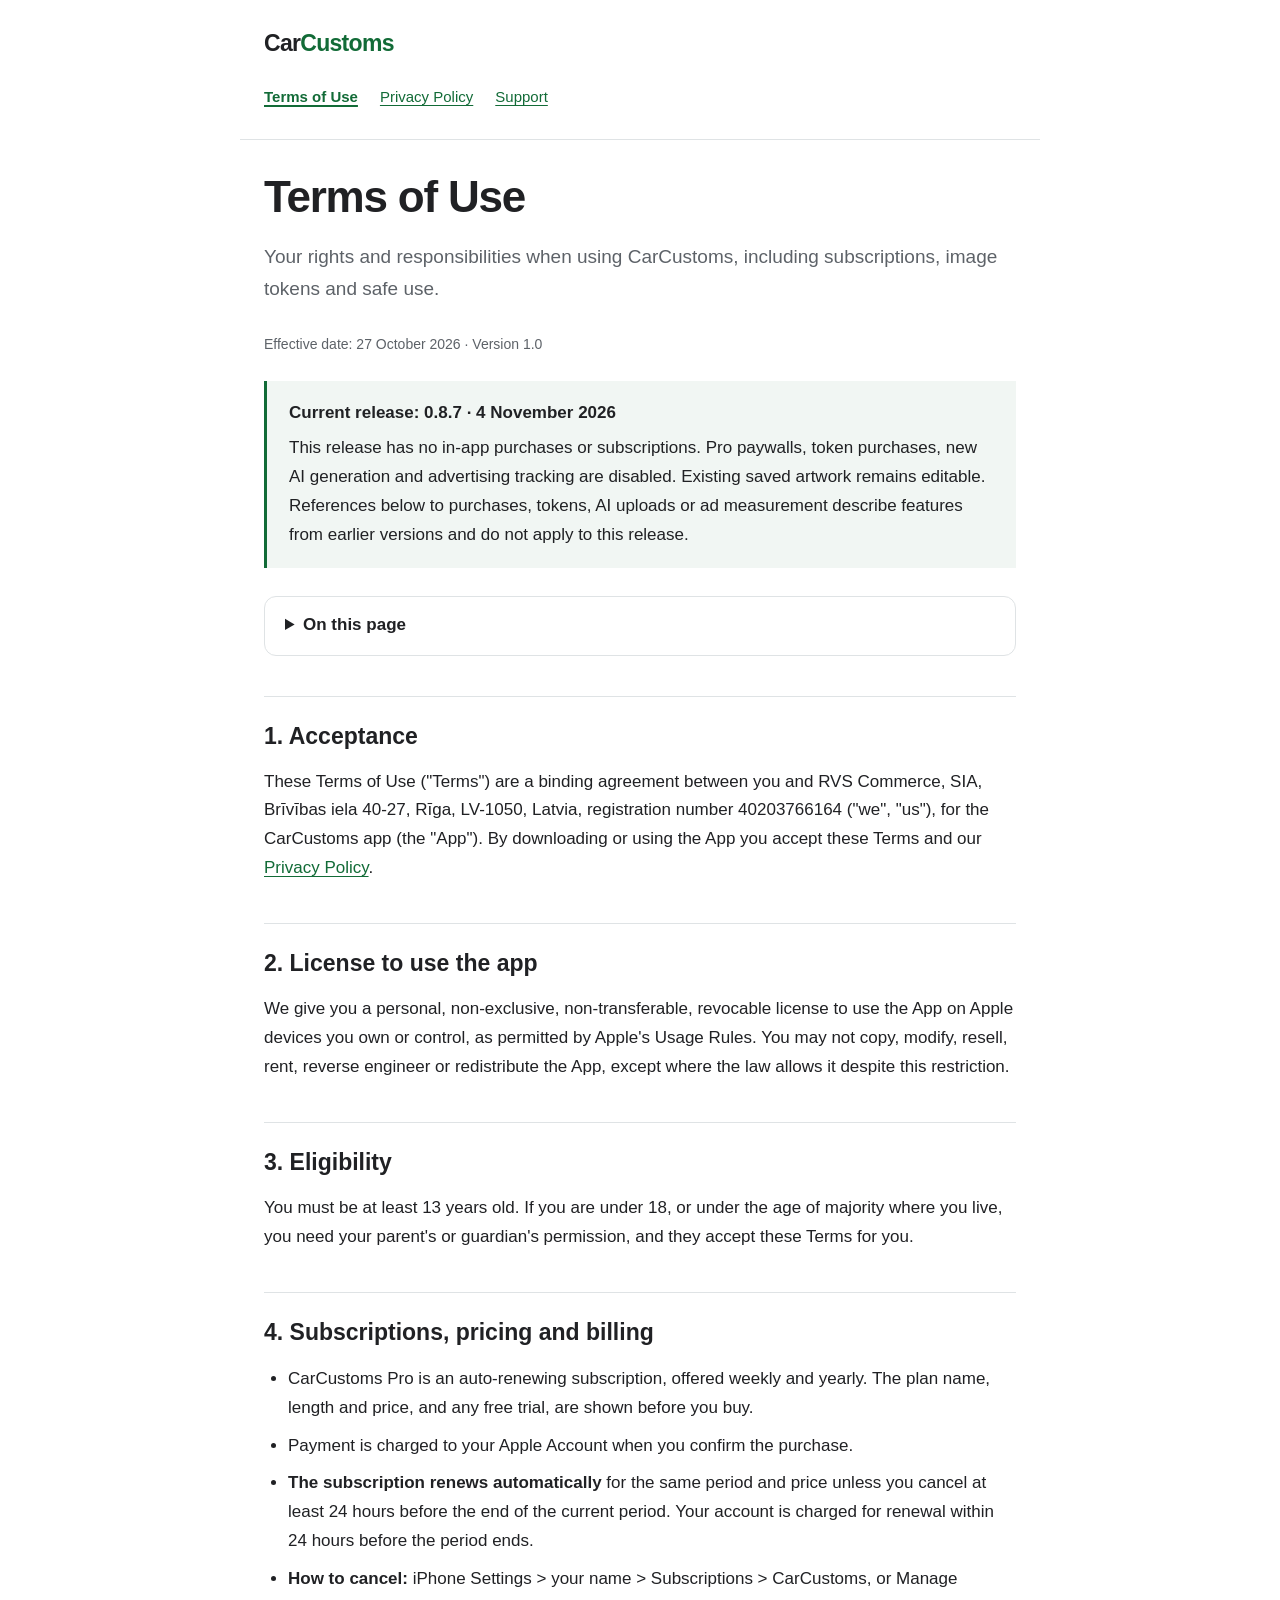
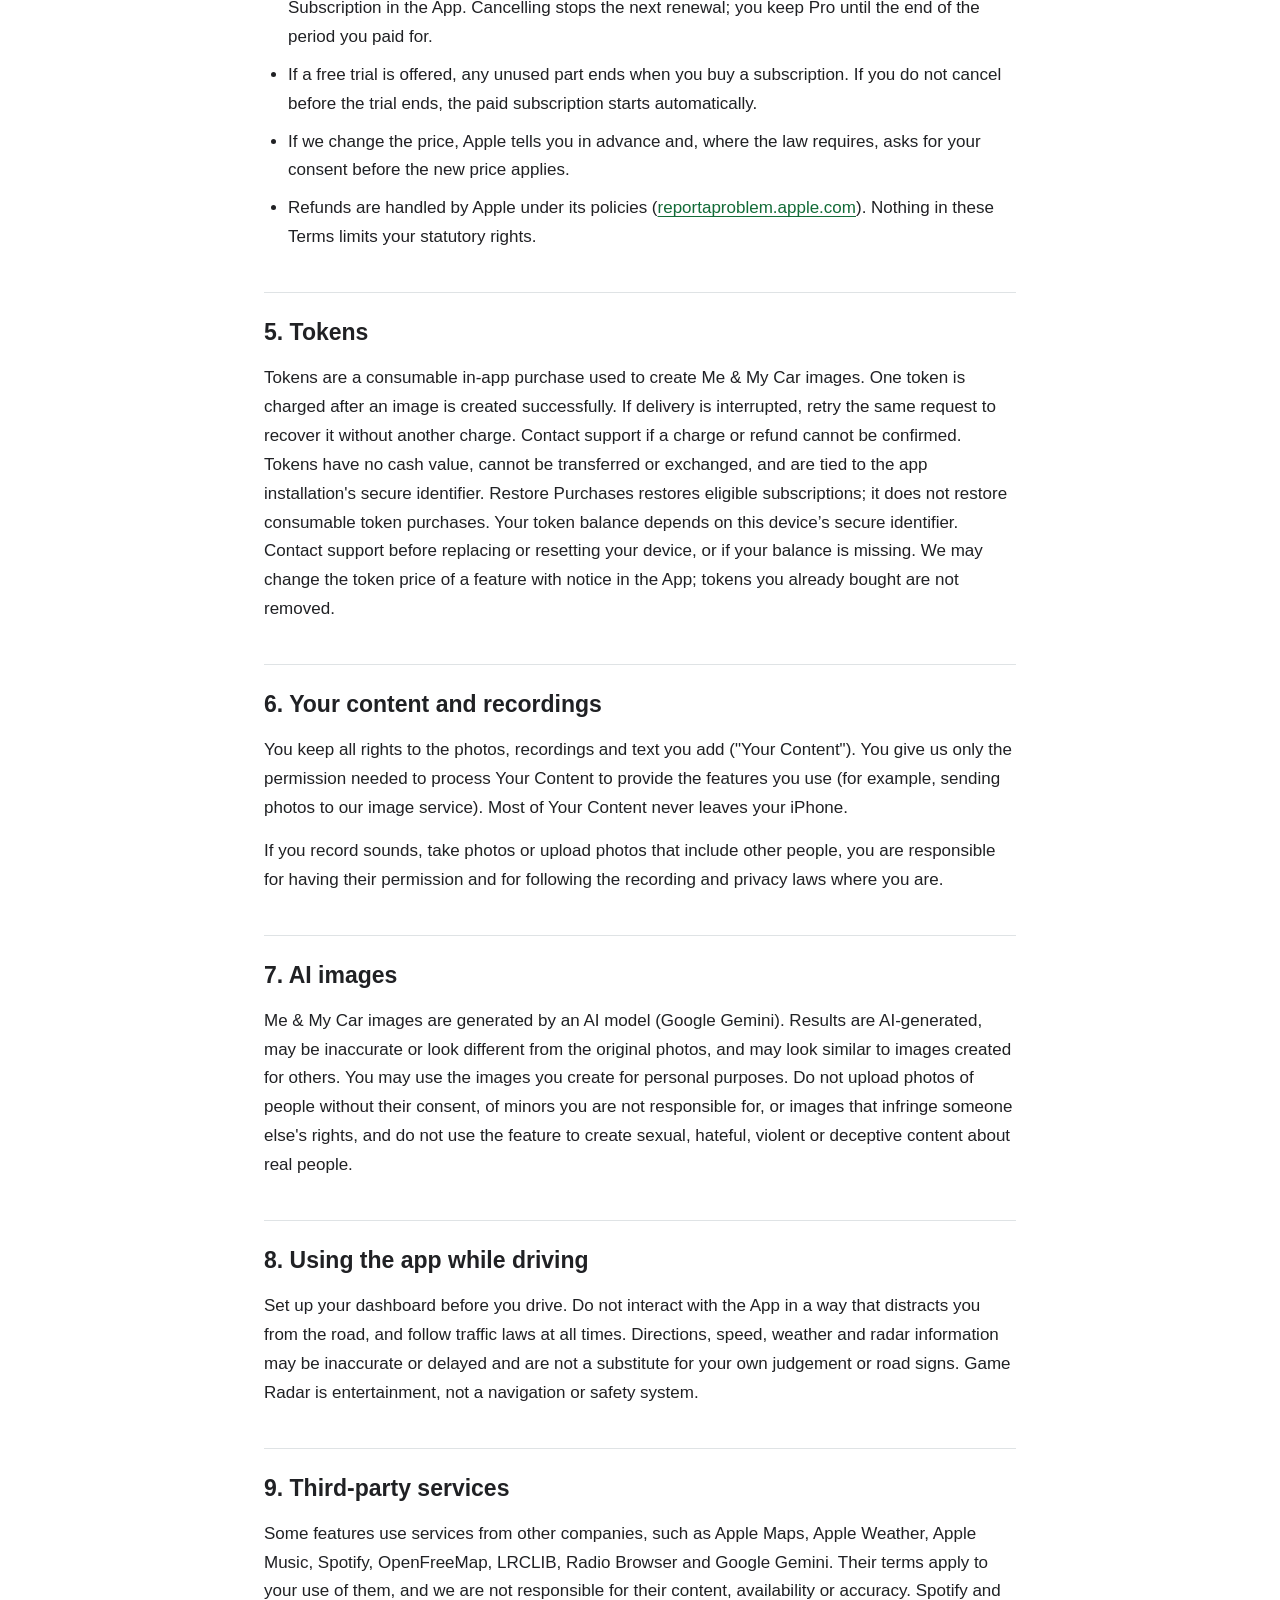
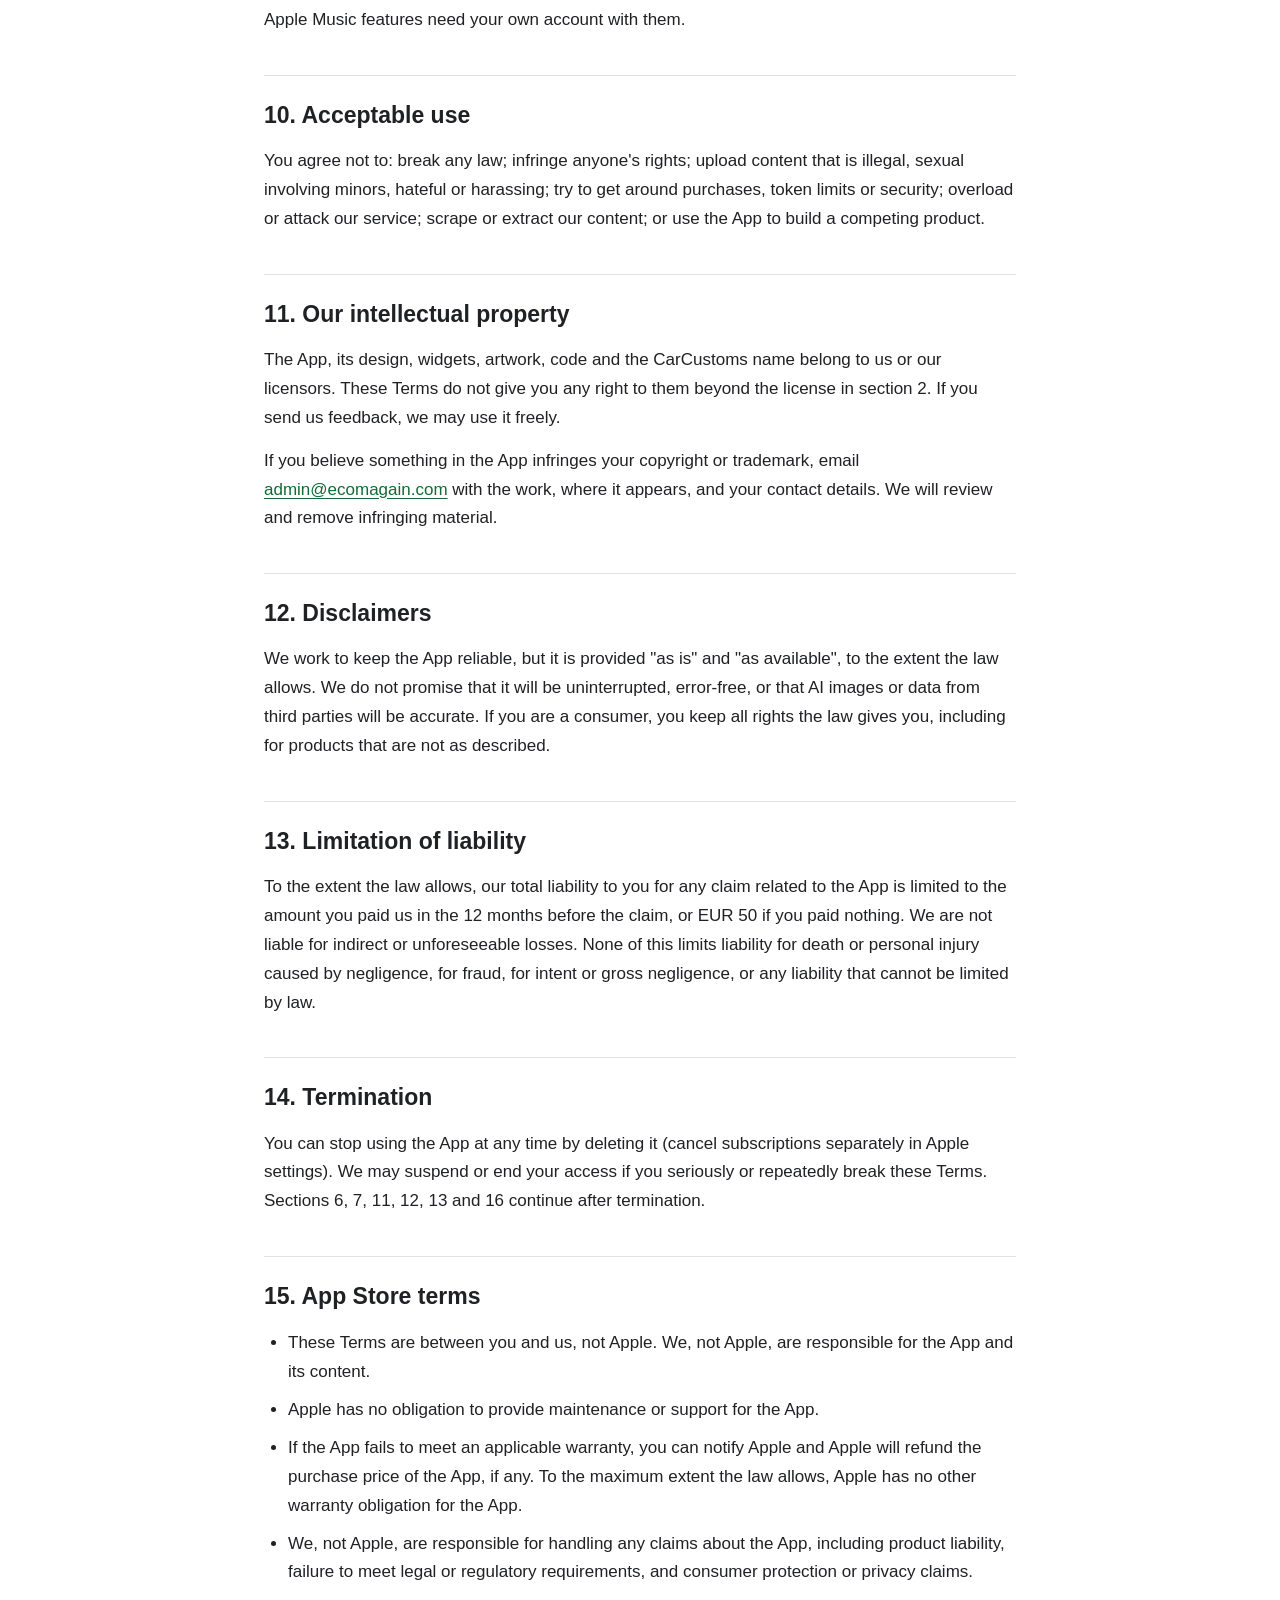
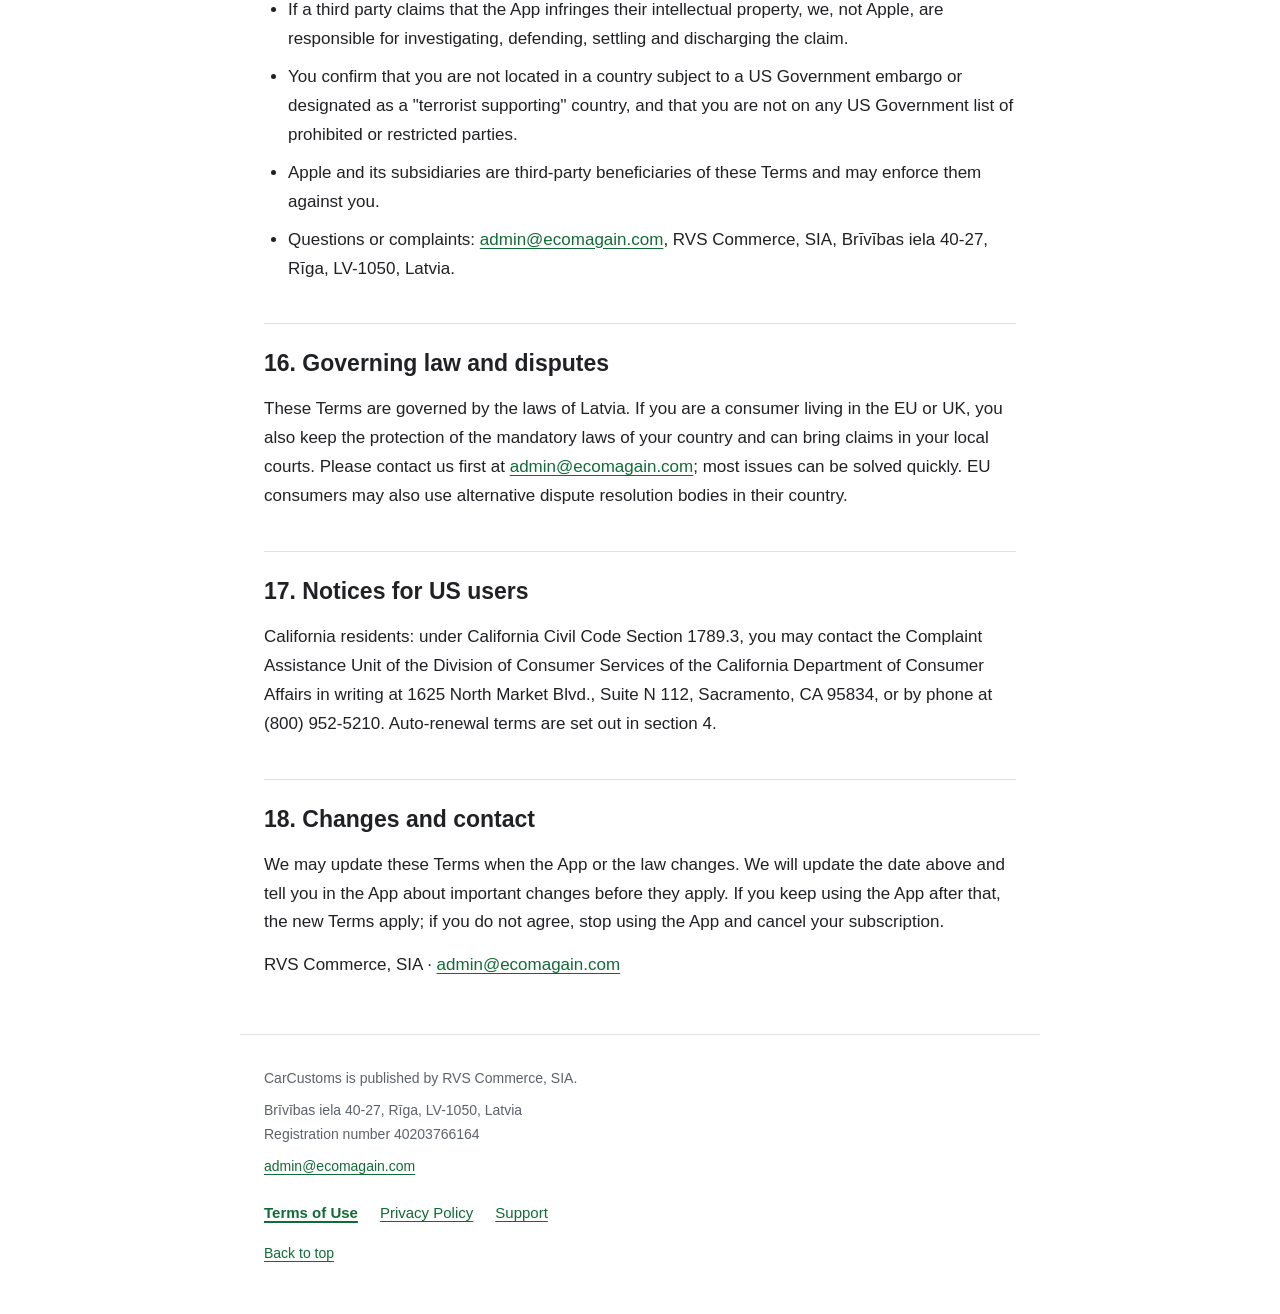
==== terms-of-use.html @ 68d6c85f "Publish CarCustoms website and support pages" ====
<!doctype html>
<html lang="en"><head><meta charset="utf-8"><meta name="viewport" content="width=device-width,initial-scale=1"><meta name="description" content="Your rights and responsibilities when using CarCustoms, including subscriptions, image tokens and safe use."><title>Terms of Use | CarCustoms</title><style>
:root{color-scheme:light dark;--bg:#fff;--fg:#202124;--mut:#5d6268;--line:#dfe3e5;--acc:#126b37;--panel:#f1f6f3}
@media(prefers-color-scheme:dark){:root{--bg:#121214;--fg:#f7f7f7;--mut:#b5b8bd;--line:#383b3e;--acc:#64e69a;--panel:#1d2721}}
*{box-sizing:border-box}html{scroll-padding-top:24px;-webkit-text-size-adjust:100%}body{margin:0;background:var(--bg);color:var(--fg);font:17px/1.7 -apple-system,BlinkMacSystemFont,"Helvetica Neue",Arial,sans-serif;overflow-wrap:anywhere}
header,main,footer{max-width:800px;margin:auto;padding-left:24px;padding-right:24px}header{padding-top:24px;padding-bottom:20px;border-bottom:1px solid var(--line)}.brand{font-size:23px;font-weight:750;letter-spacing:-.7px}.brand span{color:var(--acc)}nav{display:flex;flex-wrap:wrap;gap:4px 22px;margin-top:12px}nav a{display:inline-flex;align-items:center;min-height:44px;font-size:15px}nav a[aria-current=page]{font-weight:700;text-decoration-thickness:2px}main{padding-top:32px;padding-bottom:40px}h1{font-size:clamp(32px,7vw,44px);line-height:1.15;letter-spacing:-1.2px;margin:0 0 16px}h2{font-size:23px;line-height:1.35;margin:40px 0 16px;padding-top:24px;border-top:1px solid var(--line)}p{margin:14px 0}li{margin:9px 0}ul,ol{padding-left:24px}a{color:var(--acc);text-underline-offset:3px}a:focus-visible,summary:focus-visible{outline:3px solid var(--acc);outline-offset:5px;border-radius:2px}.meta{color:var(--mut);font-size:14px}.intro{font-size:19px;color:var(--mut);margin:18px 0 28px}.summary{padding:18px 22px;background:var(--panel);border-left:3px solid var(--acc);margin:24px 0}.summary p{margin:0}.summary strong{display:block;margin-bottom:6px}details{border:1px solid var(--line);border-radius:12px;padding:14px 20px;margin:28px 0}summary{cursor:pointer;font-weight:650;min-height:30px}details ol{margin-bottom:6px}.table-wrap{overflow-x:auto;border:1px solid var(--line);border-radius:8px}table{border-collapse:collapse;width:100%;font-size:15px}caption{text-align:left;padding:12px;font-weight:600}th,td{padding:12px;text-align:left;vertical-align:top;border-bottom:1px solid var(--line)}th{background:var(--panel)}tr:last-child td{border-bottom:0}footer{padding-top:24px;padding-bottom:40px;border-top:1px solid var(--line);font-size:14px;color:var(--mut)}footer p{margin:8px 0}.contact{display:inline-flex;align-items:center;min-height:48px;padding:10px 18px;border-radius:10px;background:var(--acc);color:var(--bg);font-weight:650;text-decoration:none}.skip{position:absolute;top:-100px;left:16px;padding:12px;background:var(--bg);z-index:1}.skip:focus{top:12px}@media(max-width:440px){header,main,footer{padding-left:20px;padding-right:20px}h2{font-size:21px}.summary{padding:16px}th,td{padding:10px;font-size:14px}}@media print{header,footer,.skip,details{display:none}body{font-size:11pt;color:#000;background:#fff}main{max-width:none}a{color:inherit}.table-wrap{overflow:visible}h2{break-after:avoid}}
</style></head>
<body><a class="skip" href="#main">Skip to content</a><header><div class="brand">Car<span>Customs</span></div><nav aria-label="Legal and support"><a href="terms-of-use.html" aria-current="page">Terms of Use</a><a href="privacy-policy.html">Privacy Policy</a><a href="support.html">Support</a></nav></header><main id="main"><h1>Terms of Use</h1>
<p class="intro">Your rights and responsibilities when using CarCustoms, including subscriptions, image tokens and safe use.</p>
<p class="meta">Effective date: 27 October 2026 · Version 1.0</p>
<aside class="summary"><p><strong>Current release: 0.8.7 · 4 November 2026</strong>This release has no in-app purchases or subscriptions. Pro paywalls, token purchases, new AI generation and advertising tracking are disabled. Existing saved artwork remains editable. References below to purchases, tokens, AI uploads or ad measurement describe features from earlier versions and do not apply to this release.</p></aside>
<details><summary>On this page</summary><ol>
<li><a href="#1-acceptance">Acceptance</a></li>
<li><a href="#2-license-to-use-the-app">License to use the app</a></li>
<li><a href="#3-eligibility">Eligibility</a></li>
<li><a href="#4-subscriptions-pricing-and-billing">Subscriptions, pricing and billing</a></li>
<li><a href="#5-tokens">Tokens</a></li>
<li><a href="#6-your-content-and-recordings">Your content and recordings</a></li>
<li><a href="#7-ai-images">AI images</a></li>
<li><a href="#8-using-the-app-while-driving">Using the app while driving</a></li>
<li><a href="#9-third-party-services">Third-party services</a></li>
<li><a href="#10-acceptable-use">Acceptable use</a></li>
<li><a href="#11-our-intellectual-property">Our intellectual property</a></li>
<li><a href="#12-disclaimers">Disclaimers</a></li>
<li><a href="#13-limitation-of-liability">Limitation of liability</a></li>
<li><a href="#14-termination">Termination</a></li>
<li><a href="#15-app-store-terms">App Store terms</a></li>
<li><a href="#16-governing-law-and-disputes">Governing law and disputes</a></li>
<li><a href="#17-notices-for-us-users">Notices for US users</a></li>
<li><a href="#18-changes-and-contact">Changes and contact</a></li>
</ol></details>
<h2 id="1-acceptance">1. Acceptance</h2>
<p>These Terms of Use ("Terms") are a binding agreement between you and RVS Commerce, SIA, Brīvības iela 40-27, Rīga, LV-1050, Latvia, registration number 40203766164 ("we", "us"), for the CarCustoms app (the "App"). By downloading or using the App you accept these Terms and our <a href="privacy-policy.html">Privacy Policy</a>.</p>
<h2 id="2-license-to-use-the-app">2. License to use the app</h2>
<p>We give you a personal, non-exclusive, non-transferable, revocable license to use the App on Apple devices you own or control, as permitted by Apple's Usage Rules. You may not copy, modify, resell, rent, reverse engineer or redistribute the App, except where the law allows it despite this restriction.</p>
<h2 id="3-eligibility">3. Eligibility</h2>
<p>You must be at least 13 years old. If you are under 18, or under the age of majority where you live, you need your parent's or guardian's permission, and they accept these Terms for you.</p>
<h2 id="4-subscriptions-pricing-and-billing">4. Subscriptions, pricing and billing</h2>
<ul>
<li>CarCustoms Pro is an auto-renewing subscription, offered weekly and yearly. The plan name, length and price, and any free trial, are shown before you buy.</li>
<li>Payment is charged to your Apple Account when you confirm the purchase.</li>
<li><strong>The subscription renews automatically</strong> for the same period and price unless you cancel at least 24 hours before the end of the current period. Your account is charged for renewal within 24 hours before the period ends.</li>
<li><strong>How to cancel:</strong> iPhone Settings &gt; your name &gt; Subscriptions &gt; CarCustoms, or Manage Subscription in the App. Cancelling stops the next renewal; you keep Pro until the end of the period you paid for.</li>
<li>If a free trial is offered, any unused part ends when you buy a subscription. If you do not cancel before the trial ends, the paid subscription starts automatically.</li>
<li>If we change the price, Apple tells you in advance and, where the law requires, asks for your consent before the new price applies.</li>
<li>Refunds are handled by Apple under its policies (<a href="https://reportaproblem.apple.com">reportaproblem.apple.com</a>). Nothing in these Terms limits your statutory rights.</li>
</ul>
<h2 id="5-tokens">5. Tokens</h2>
<p>Tokens are a consumable in-app purchase used to create Me &amp; My Car images. One token is charged after an image is created successfully. If delivery is interrupted, retry the same request to recover it without another charge. Contact support if a charge or refund cannot be confirmed. Tokens have no cash value, cannot be transferred or exchanged, and are tied to the app installation's secure identifier. Restore Purchases restores eligible subscriptions; it does not restore consumable token purchases. Your token balance depends on this device’s secure identifier. Contact support before replacing or resetting your device, or if your balance is missing. We may change the token price of a feature with notice in the App; tokens you already bought are not removed.</p>
<h2 id="6-your-content-and-recordings">6. Your content and recordings</h2>
<p>You keep all rights to the photos, recordings and text you add ("Your Content"). You give us only the permission needed to process Your Content to provide the features you use (for example, sending photos to our image service). Most of Your Content never leaves your iPhone.</p>
<p>If you record sounds, take photos or upload photos that include other people, you are responsible for having their permission and for following the recording and privacy laws where you are.</p>
<h2 id="7-ai-images">7. AI images</h2>
<p>Me &amp; My Car images are generated by an AI model (Google Gemini). Results are AI-generated, may be inaccurate or look different from the original photos, and may look similar to images created for others. You may use the images you create for personal purposes. Do not upload photos of people without their consent, of minors you are not responsible for, or images that infringe someone else's rights, and do not use the feature to create sexual, hateful, violent or deceptive content about real people.</p>
<h2 id="8-using-the-app-while-driving">8. Using the app while driving</h2>
<p>Set up your dashboard before you drive. Do not interact with the App in a way that distracts you from the road, and follow traffic laws at all times. Directions, speed, weather and radar information may be inaccurate or delayed and are not a substitute for your own judgement or road signs. Game Radar is entertainment, not a navigation or safety system.</p>
<h2 id="9-third-party-services">9. Third-party services</h2>
<p>Some features use services from other companies, such as Apple Maps, Apple Weather, Apple Music, Spotify, OpenFreeMap, LRCLIB, Radio Browser and Google Gemini. Their terms apply to your use of them, and we are not responsible for their content, availability or accuracy. Spotify and Apple Music features need your own account with them.</p>
<h2 id="10-acceptable-use">10. Acceptable use</h2>
<p>You agree not to: break any law; infringe anyone's rights; upload content that is illegal, sexual involving minors, hateful or harassing; try to get around purchases, token limits or security; overload or attack our service; scrape or extract our content; or use the App to build a competing product.</p>
<h2 id="11-our-intellectual-property">11. Our intellectual property</h2>
<p>The App, its design, widgets, artwork, code and the CarCustoms name belong to us or our licensors. These Terms do not give you any right to them beyond the license in section 2. If you send us feedback, we may use it freely.</p>
<p>If you believe something in the App infringes your copyright or trademark, email <a href="mailto:admin@ecomagain.com">admin@ecomagain.com</a> with the work, where it appears, and your contact details. We will review and remove infringing material.</p>
<h2 id="12-disclaimers">12. Disclaimers</h2>
<p>We work to keep the App reliable, but it is provided "as is" and "as available", to the extent the law allows. We do not promise that it will be uninterrupted, error-free, or that AI images or data from third parties will be accurate. If you are a consumer, you keep all rights the law gives you, including for products that are not as described.</p>
<h2 id="13-limitation-of-liability">13. Limitation of liability</h2>
<p>To the extent the law allows, our total liability to you for any claim related to the App is limited to the amount you paid us in the 12 months before the claim, or EUR 50 if you paid nothing. We are not liable for indirect or unforeseeable losses. None of this limits liability for death or personal injury caused by negligence, for fraud, for intent or gross negligence, or any liability that cannot be limited by law.</p>
<h2 id="14-termination">14. Termination</h2>
<p>You can stop using the App at any time by deleting it (cancel subscriptions separately in Apple settings). We may suspend or end your access if you seriously or repeatedly break these Terms. Sections 6, 7, 11, 12, 13 and 16 continue after termination.</p>
<h2 id="15-app-store-terms">15. App Store terms</h2>
<ul>
<li>These Terms are between you and us, not Apple. We, not Apple, are responsible for the App and its content.</li>
<li>Apple has no obligation to provide maintenance or support for the App.</li>
<li>If the App fails to meet an applicable warranty, you can notify Apple and Apple will refund the purchase price of the App, if any. To the maximum extent the law allows, Apple has no other warranty obligation for the App.</li>
<li>We, not Apple, are responsible for handling any claims about the App, including product liability, failure to meet legal or regulatory requirements, and consumer protection or privacy claims.</li>
<li>If a third party claims that the App infringes their intellectual property, we, not Apple, are responsible for investigating, defending, settling and discharging the claim.</li>
<li>You confirm that you are not located in a country subject to a US Government embargo or designated as a "terrorist supporting" country, and that you are not on any US Government list of prohibited or restricted parties.</li>
<li>Apple and its subsidiaries are third-party beneficiaries of these Terms and may enforce them against you.</li>
<li>Questions or complaints: <a href="mailto:admin@ecomagain.com">admin@ecomagain.com</a>, RVS Commerce, SIA, Brīvības iela 40-27, Rīga, LV-1050, Latvia.</li>
</ul>
<h2 id="16-governing-law-and-disputes">16. Governing law and disputes</h2>
<p>These Terms are governed by the laws of Latvia. If you are a consumer living in the EU or UK, you also keep the protection of the mandatory laws of your country and can bring claims in your local courts. Please contact us first at <a href="mailto:admin@ecomagain.com">admin@ecomagain.com</a>; most issues can be solved quickly. EU consumers may also use alternative dispute resolution bodies in their country.</p>
<h2 id="17-notices-for-us-users">17. Notices for US users</h2>
<p>California residents: under California Civil Code Section 1789.3, you may contact the Complaint Assistance Unit of the Division of Consumer Services of the California Department of Consumer Affairs in writing at 1625 North Market Blvd., Suite N 112, Sacramento, CA 95834, or by phone at (800) 952-5210. Auto-renewal terms are set out in section 4.</p>
<h2 id="18-changes-and-contact">18. Changes and contact</h2>
<p>We may update these Terms when the App or the law changes. We will update the date above and tell you in the App about important changes before they apply. If you keep using the App after that, the new Terms apply; if you do not agree, stop using the App and cancel your subscription.</p>
<p>RVS Commerce, SIA · <a href="mailto:admin@ecomagain.com">admin@ecomagain.com</a></p></main><footer><p>CarCustoms is published by RVS Commerce, SIA.</p><p>Brīvības iela 40-27, Rīga, LV-1050, Latvia<br>Registration number 40203766164</p><p><a href="mailto:admin@ecomagain.com">admin@ecomagain.com</a></p><nav aria-label="Legal and support"><a href="terms-of-use.html" aria-current="page">Terms of Use</a><a href="privacy-policy.html">Privacy Policy</a><a href="support.html">Support</a></nav><p><a href="#main">Back to top</a></p></footer></body></html>
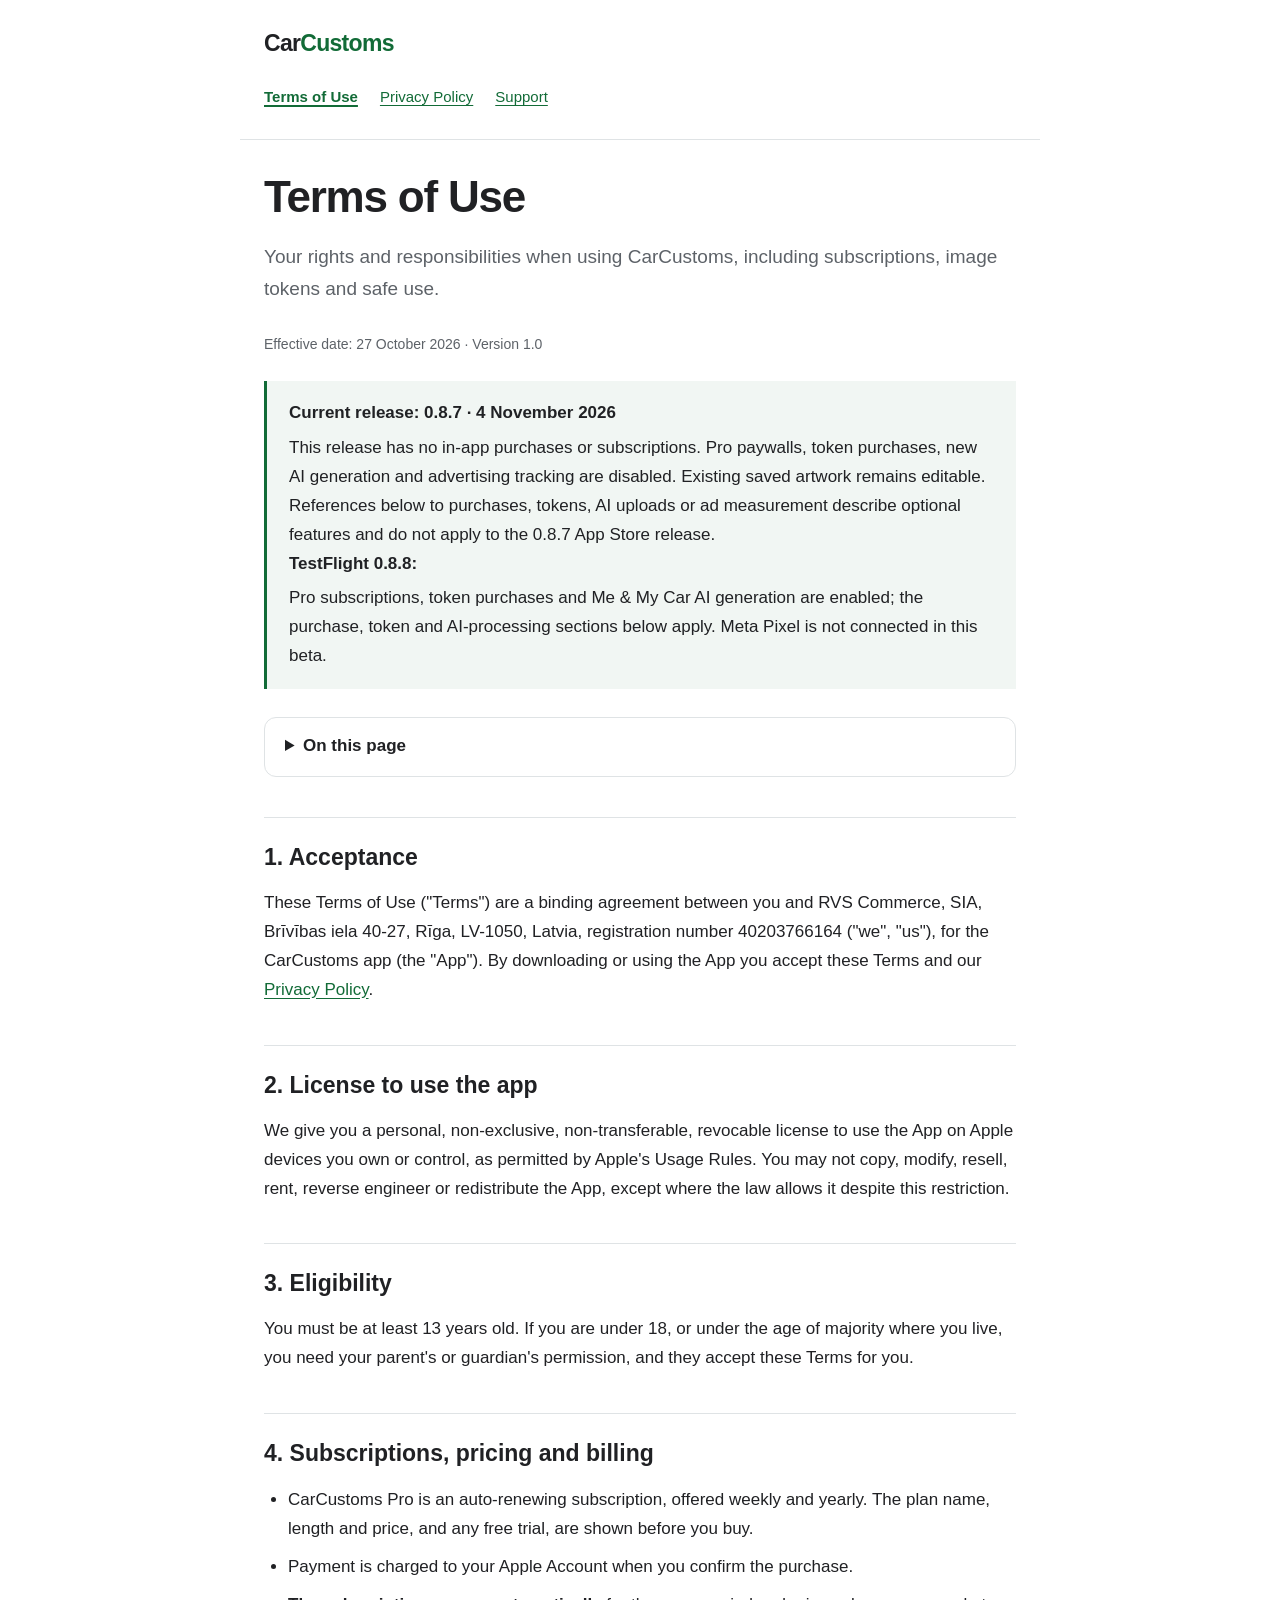
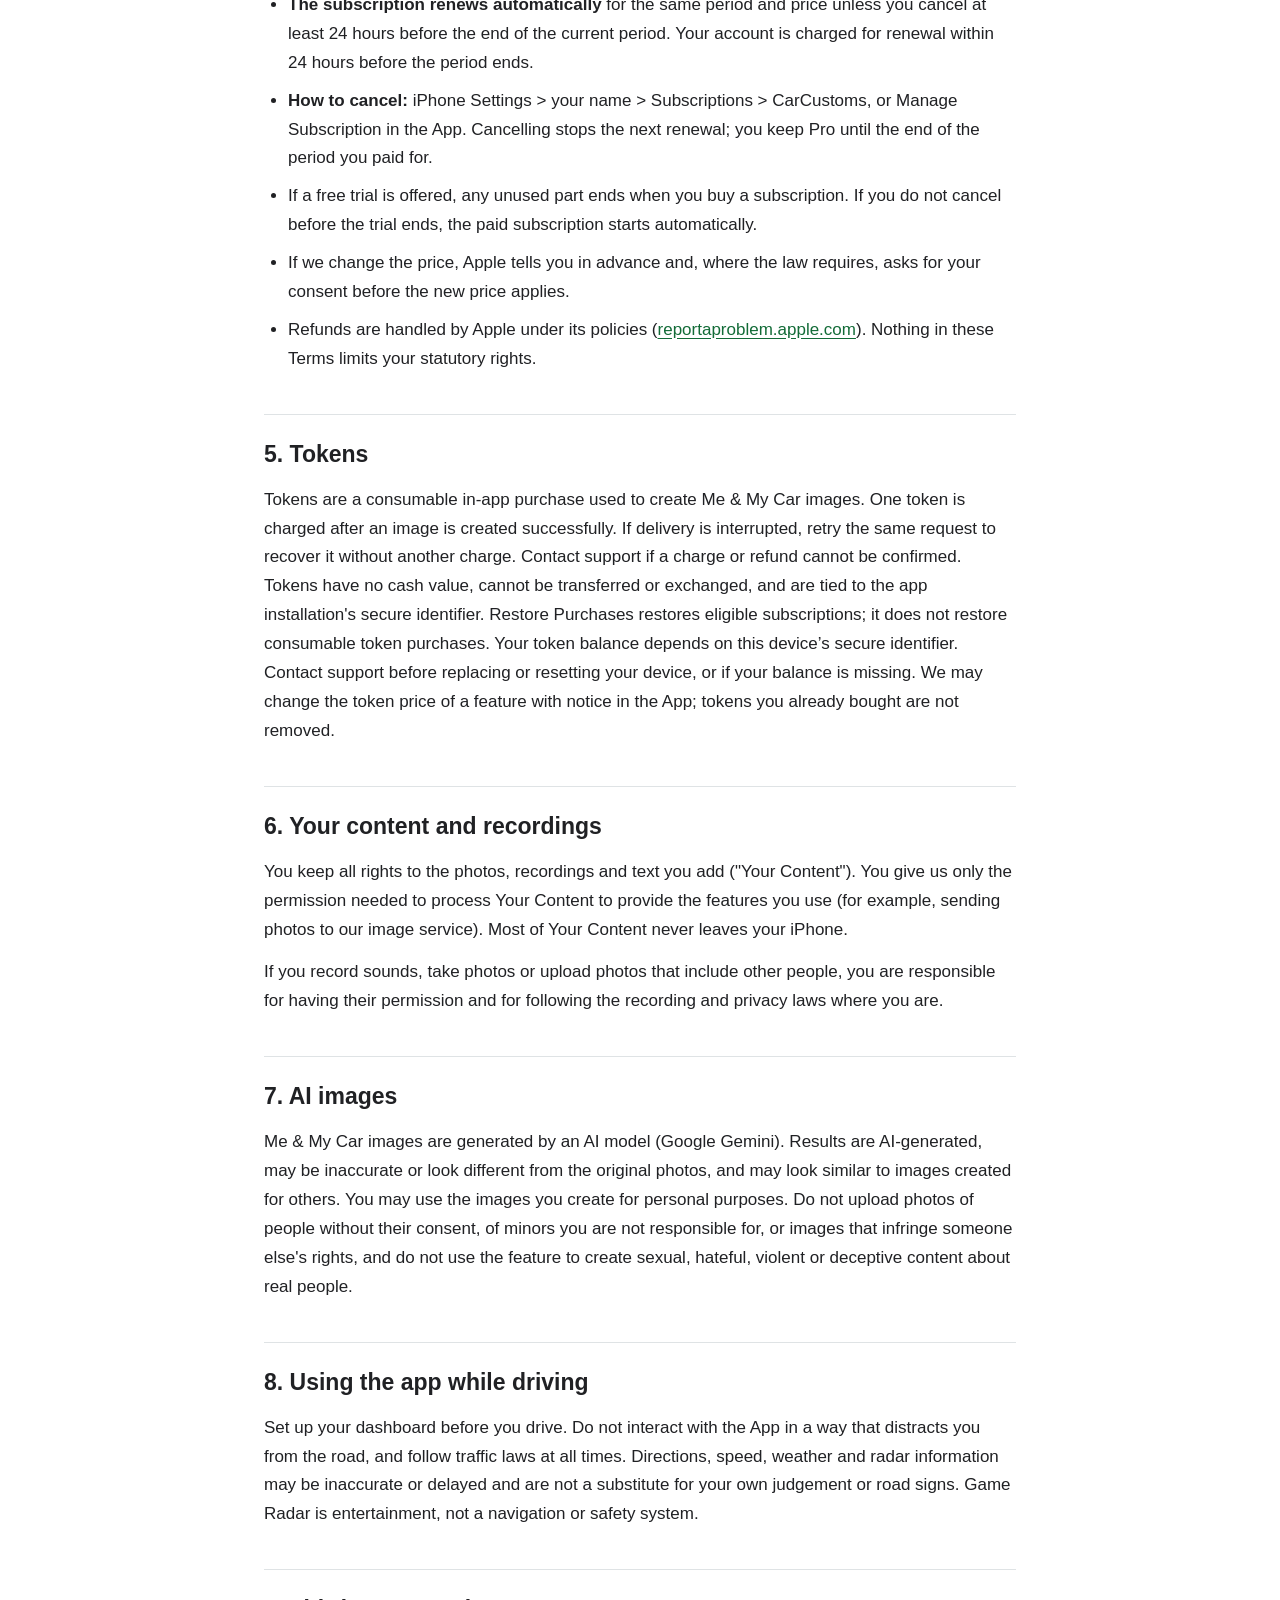
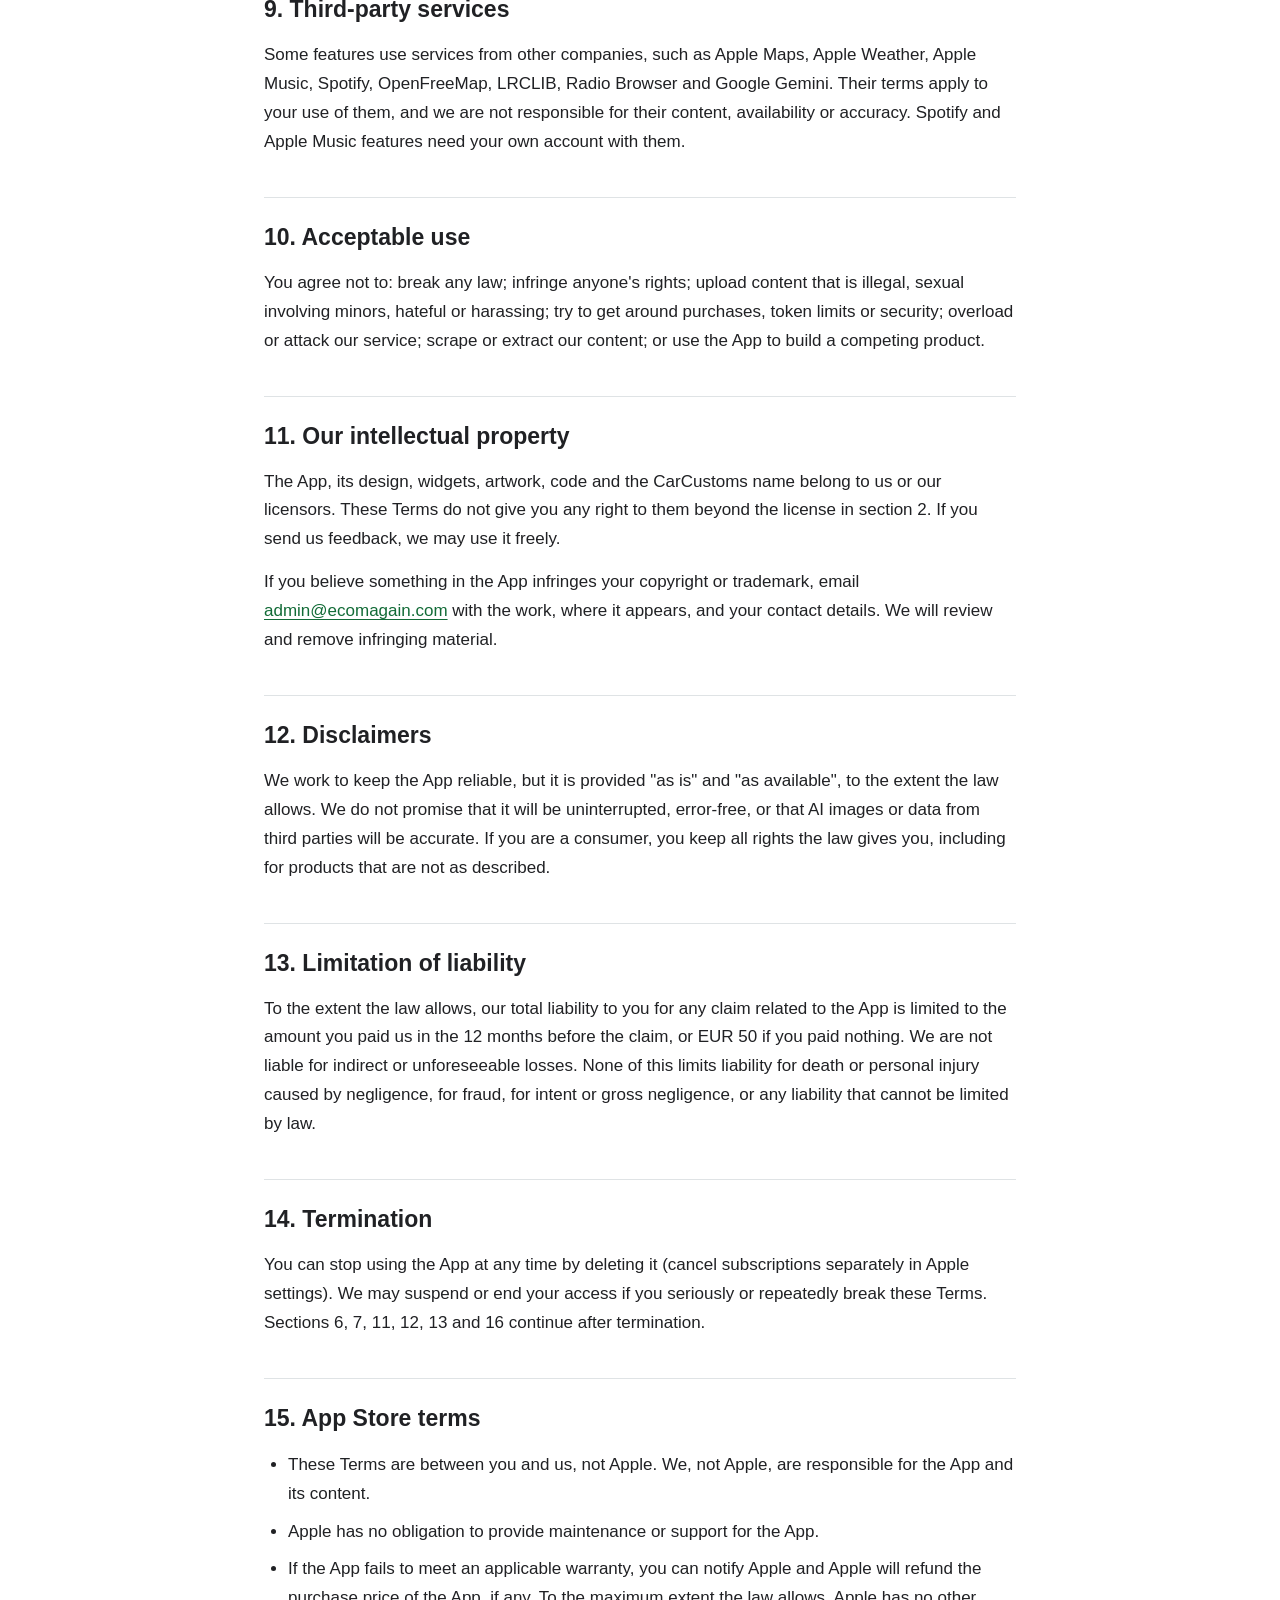
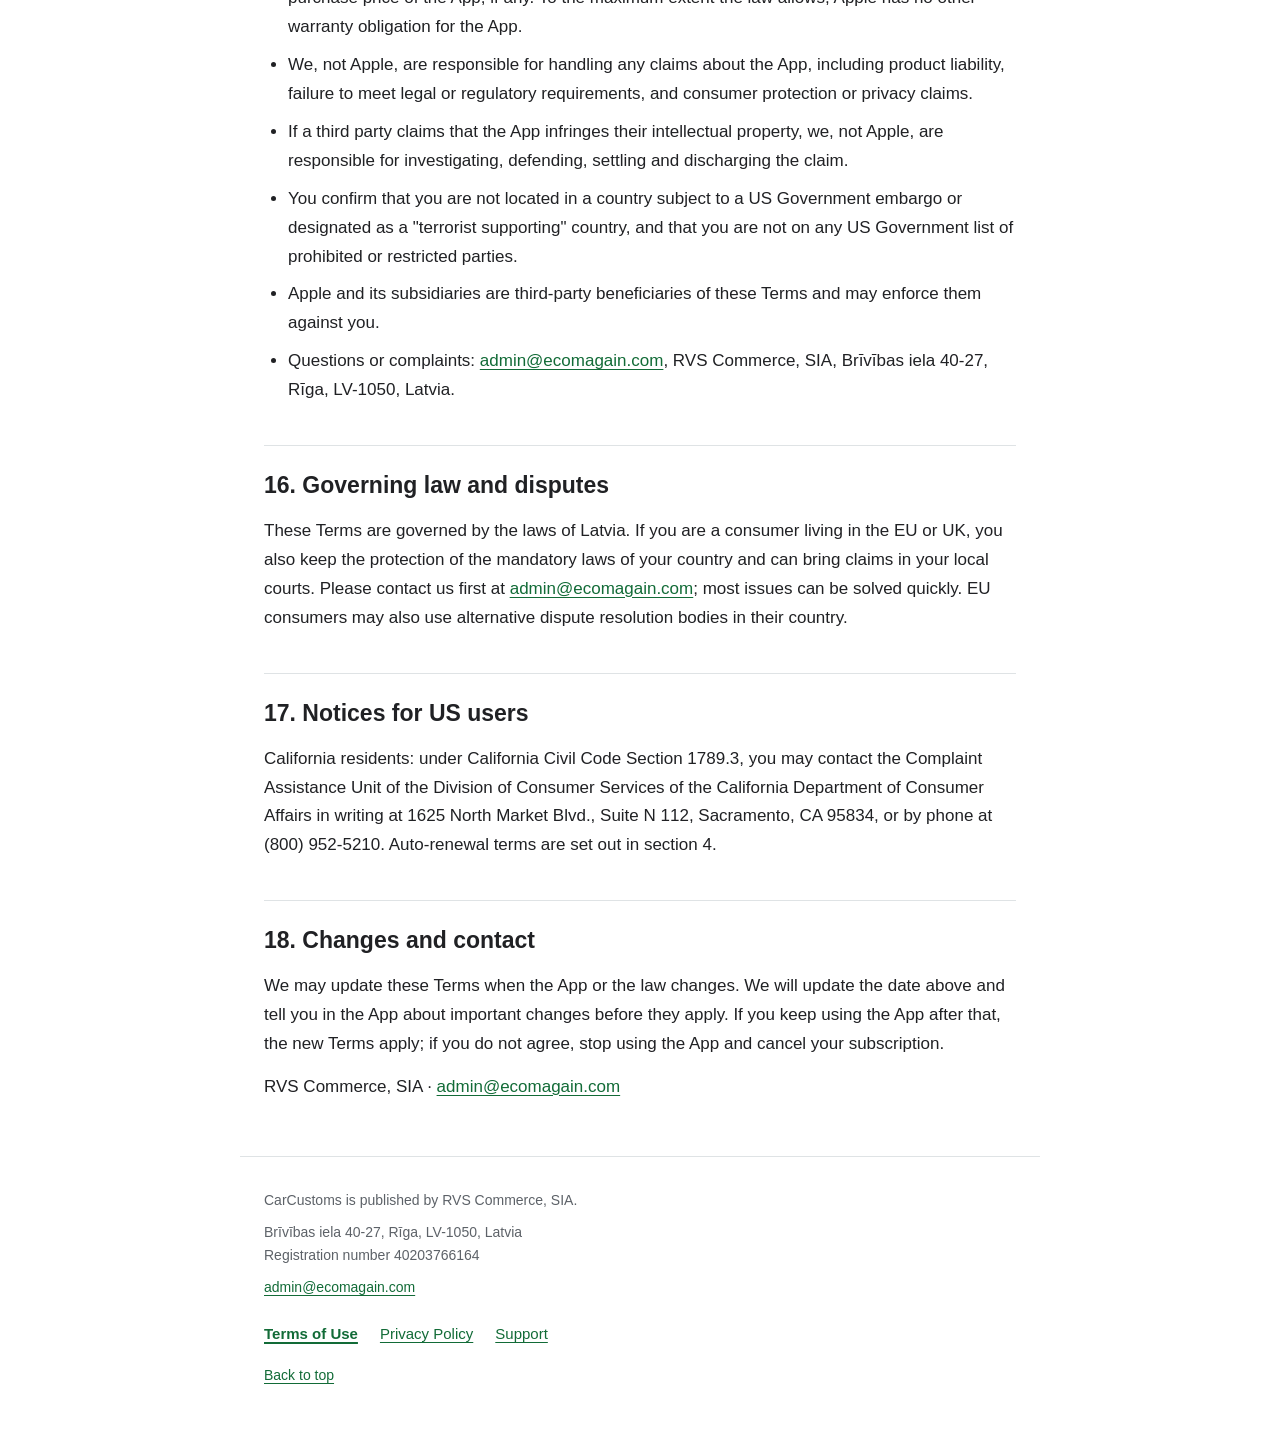
==== commit cf187ccd: "Clarify paid features and AI processing for TestFlight 0.8.8" ====
--- a/terms-of-use.html
+++ b/terms-of-use.html
@@ -8,7 +8,7 @@
 <body><a class="skip" href="#main">Skip to content</a><header><div class="brand">Car<span>Customs</span></div><nav aria-label="Legal and support"><a href="terms-of-use.html" aria-current="page">Terms of Use</a><a href="privacy-policy.html">Privacy Policy</a><a href="support.html">Support</a></nav></header><main id="main"><h1>Terms of Use</h1>
 <p class="intro">Your rights and responsibilities when using CarCustoms, including subscriptions, image tokens and safe use.</p>
 <p class="meta">Effective date: 27 October 2026 · Version 1.0</p>
-<aside class="summary"><p><strong>Current release: 0.8.7 · 4 November 2026</strong>This release has no in-app purchases or subscriptions. Pro paywalls, token purchases, new AI generation and advertising tracking are disabled. Existing saved artwork remains editable. References below to purchases, tokens, AI uploads or ad measurement describe features from earlier versions and do not apply to this release.</p></aside>
+<aside class="summary"><p><strong>Current release: 0.8.7 · 4 November 2026</strong>This release has no in-app purchases or subscriptions. Pro paywalls, token purchases, new AI generation and advertising tracking are disabled. Existing saved artwork remains editable. References below to purchases, tokens, AI uploads or ad measurement describe optional features and do not apply to the 0.8.7 App Store release. <strong>TestFlight 0.8.8:</strong> Pro subscriptions, token purchases and Me &amp; My Car AI generation are enabled; the purchase, token and AI-processing sections below apply. Meta Pixel is not connected in this beta.</p></aside>
 <details><summary>On this page</summary><ol>
 <li><a href="#1-acceptance">Acceptance</a></li>
 <li><a href="#2-license-to-use-the-app">License to use the app</a></li>
